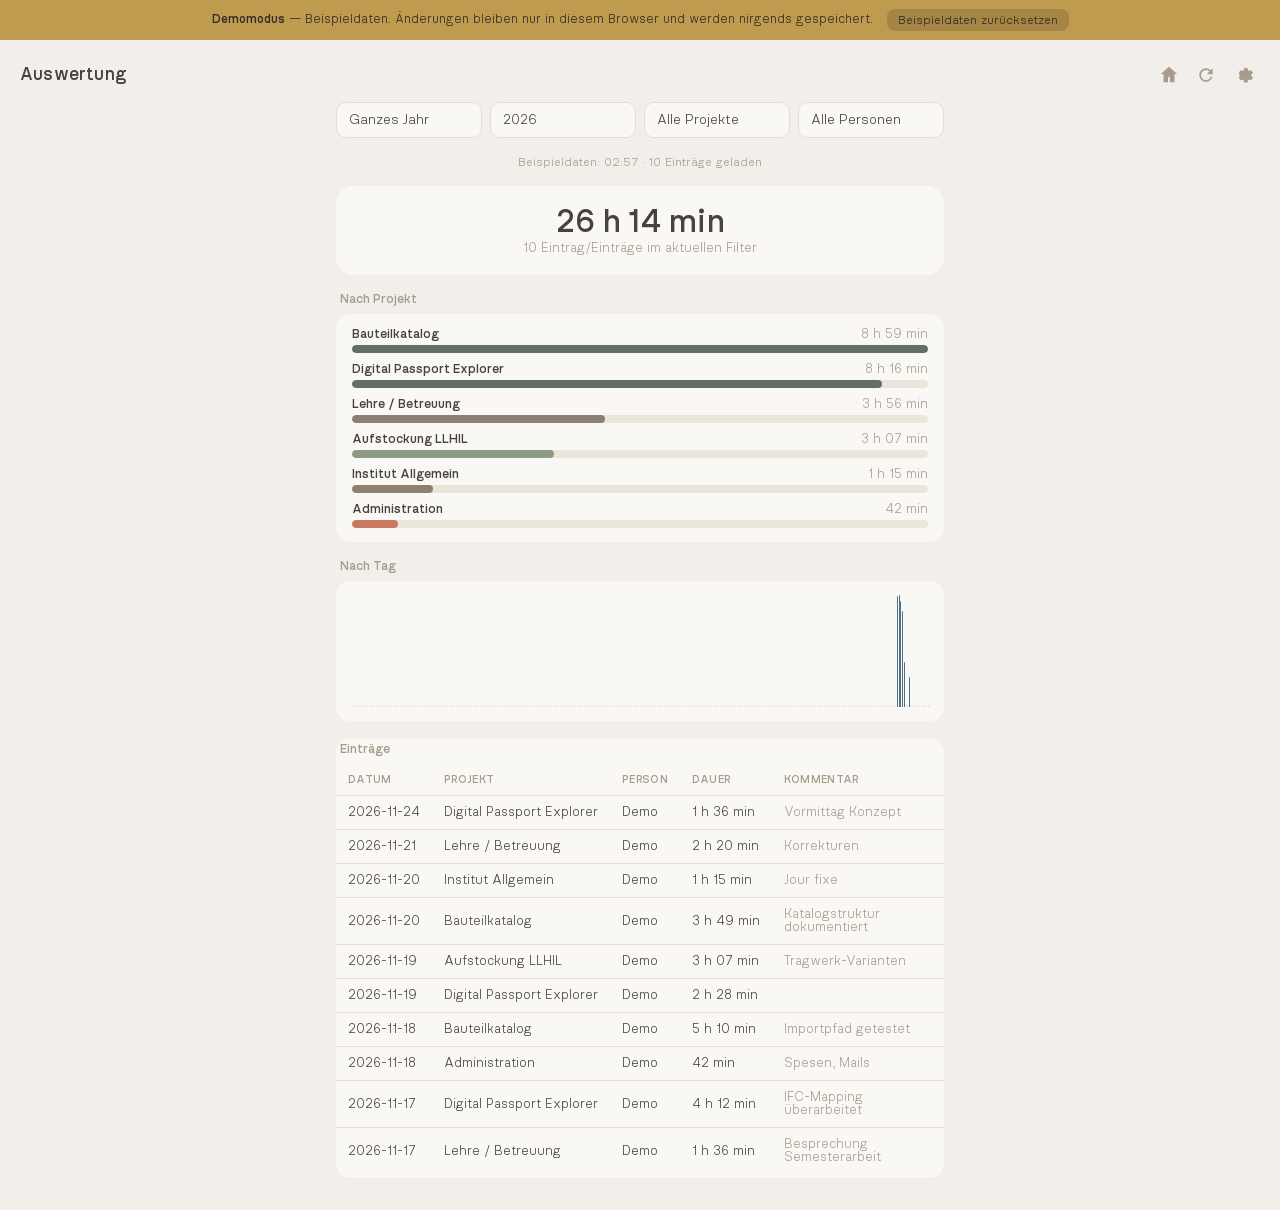
==== dashboard/index.html @ 335475b7 "Zeiterfassung als eigenständige App für die ETH-Nextcloud Herausgelöst aus dem Modul zeiterfassung/ " ====
<!DOCTYPE html>
<html lang="de">
<head>
<meta charset="UTF-8">
<meta name="viewport" content="width=device-width, initial-scale=1">
<meta name="theme-color" content="#F2EFEA">
<title>Zeiterfassung — Auswertung</title>
<link rel="icon" href="../icons/zeiterfassung-192.png">
<link rel="stylesheet" href="../css/style.css?v=2">
<link rel="stylesheet" href="css/style.css?v=2">
</head>
<body>

<header class="topbar">
  <h1>Auswertung</h1>
  <div class="topbar-actions">
    <a class="icon-btn" href="../" aria-label="Zeiterfassung" title="Zeiterfassung">
      <svg viewBox="0 0 24 24" width="22" height="22"><path d="M12 3l9 8h-3v9h-5v-6H11v6H6v-9H3z" fill="currentColor"/></svg>
    </a>
    <button id="refreshBtn" class="icon-btn" aria-label="Aktualisieren" title="Aktualisieren">
      <svg viewBox="0 0 24 24" width="20" height="20"><path d="M17.65 6.35A7.958 7.958 0 0012 4c-4.42 0-7.99 3.58-7.99 8s3.57 8 7.99 8c3.73 0 6.84-2.55 7.73-6h-2.08a6 6 0 11-1.49-6.14L13 11h7V4l-2.35 2.35z" fill="currentColor"/></svg>
    </button>
    <button id="settingsBtn" class="icon-btn" aria-label="Einstellungen" title="Einstellungen">
      <svg viewBox="0 0 24 24" width="22" height="22"><path d="M12 8a4 4 0 100 8 4 4 0 000-8zm8.94 3.5l1.6-1.25a.5.5 0 00.12-.65l-1.5-2.6a.5.5 0 00-.6-.22l-1.9.76a7.4 7.4 0 00-1.3-.75l-.28-2.02a.5.5 0 00-.5-.43h-3a.5.5 0 00-.5.43l-.28 2.02c-.47.2-.9.45-1.3.75l-1.9-.76a.5.5 0 00-.6.22l-1.5 2.6a.5.5 0 00.12.65l1.6 1.25a7.6 7.6 0 000 1.5l-1.6 1.25a.5.5 0 00-.12.65l1.5 2.6c.13.22.4.31.6.22l1.9-.76c.4.3.83.55 1.3.75l.28 2.02c.05.25.26.43.5.43h3c.24 0 .45-.18.5-.43l.28-2.02c.47-.2.9-.45 1.3-.75l1.9.76c.2.09.47 0 .6-.22l1.5-2.6a.5.5 0 00-.12-.65l-1.6-1.25c.05-.25.06-.5.06-.75s-.01-.5-.06-.75z" fill="currentColor"/></svg>
    </button>
  </div>
</header>

<main>
  <section class="filters">
    <select id="filterZeitraum">
      <option value="">Ganzes Jahr</option>
      <option value="heute">Heute</option>
      <option value="woche">Diese Woche</option>
      <option value="monat">Dieser Monat</option>
      <option value="frei">Frei wählbar…</option>
    </select>
    <select id="filterYear"></select>
    <select id="filterProject"></select>
    <select id="filterPerson"></select>
  </section>
  <section class="filters" id="freiRangeRow" style="display:none;">
    <input type="date" id="filterVon">
    <span class="filters-range-sep">–</span>
    <input type="date" id="filterBis">
  </section>

  <section class="status-line" id="statusLine">Lädt…</section>

  <section class="summary-card">
    <div class="summary-total" id="summaryTotal">–</div>
    <div class="summary-sub" id="summarySub">&nbsp;</div>
  </section>

  <section class="chart-block">
    <h2>Nach Projekt</h2>
    <div class="bar-chart" id="chartByProject"></div>
  </section>

  <section class="chart-block">
    <h2>Nach Tag</h2>
    <div class="vbar-chart" id="chartByDay"></div>
  </section>

  <section class="table-block">
    <h2>Einträge</h2>
    <div class="table-wrap">
      <table id="entriesTable">
        <thead>
          <tr>
            <th>Datum</th>
            <th>Projekt</th>
            <th>Person</th>
            <th>Dauer</th>
            <th>Kommentar</th>
          </tr>
        </thead>
        <tbody id="entriesBody"></tbody>
      </table>
    </div>
  </section>
</main>

<!-- Einstellungen (dieselben Element-IDs wie in allen Modulen, siehe
     shared/common.js, initSettingsUI()) -->
<div id="settingsOverlay" class="overlay hidden">
  <div class="sheet">
    <div class="sheet-head">
      <h2>Einstellungen</h2>
      <button id="closeSettings" class="icon-btn" aria-label="Schliessen">&times;</button>
    </div>

    <div class="form-group">
      <label>Benutzername</label>
      <input type="text" id="inputUser" placeholder="max">
      <label>App-Passwort</label>
      <div class="password-field">
        <input type="password" id="inputPass" placeholder="App-Passwort (Einstellungen → Sicherheit)">
        <button type="button" id="togglePassBtn" class="password-toggle" aria-label="Passwort anzeigen" title="Passwort anzeigen">
          <svg viewBox="0 0 24 24" width="20" height="20"><path d="M12 5c-5 0-9.27 3.11-11 7 1.73 3.89 6 7 11 7s9.27-3.11 11-7c-1.73-3.89-6-7-11-7zm0 12a5 5 0 110-10 5 5 0 010 10zm0-8a3 3 0 100 6 3 3 0 000-6z" fill="currentColor"/></svg>
        </button>
      </div>
    </div>

    <div class="form-actions">
      <button id="testConnBtn" class="btn-secondary">Verbindung testen</button>
      <button id="saveSettingsBtn" class="btn-primary">Speichern</button>
    </div>
    <div id="testResult" class="test-result"></div>

    <p class="hint">
      Das App-Passwort erstellst du auf wolke.ethz.ch unter
      Einstellungen → Sicherheit → Neues App-Passwort erstellen. Es wird
      nur in diesem Browser gespeichert (localStorage) und ist dort
      jederzeit einzeln widerrufbar — nie das ETH-Passwort eintragen.
    </p>
  </div>
</div>

<script src="../shared/common.js?v=2"></script>
<script src="js/dashboard.js?v=2"></script>
</body>
</html>
---- css/style.css ----
@font-face {
  font-family: "Nudica-Light";
  src:
    url("../fonts/nudica-light-webfont.woff2") format("woff2"),
    url("../fonts/nudica-light-webfont.woff") format("woff");
  font-weight: normal;
  font-style: normal;
}

@font-face {
  font-family: "Nudica-Medium";
  src:
    url("../fonts/nudica-medium-webfont.woff2") format("woff2"),
    url("../fonts/nudica-medium-webfont.woff") format("woff");
  font-weight: normal;
  font-style: normal;
}

:root {
  --bg: #F2EFEA;
  --surface: #FAF8F4;
  --surface-2: #EAE6DC;
  --text: #46433C;
  --text-muted: #A79C8C;
  --border: #E3DED2;
  --accent-primary: #4F7089;
  --font-light: "Nudica-Light", -apple-system, "Segoe UI", Roboto, sans-serif;
  --font-medium: "Nudica-Medium", -apple-system, "Segoe UI", Roboto, sans-serif;
  --font-mono: ui-monospace, "SF Mono", "JetBrains Mono", Menlo, Consolas, monospace;
}

* { box-sizing: border-box; -webkit-tap-highlight-color: transparent; }

html, body {
  height: 100%;
  margin: 0;
  background: var(--bg);
  color: var(--text);
  font-family: var(--font-light);
  overscroll-behavior: none;
}

body {
  display: flex;
  flex-direction: column;
  padding-bottom: env(safe-area-inset-bottom);
}

.topbar {
  display: flex;
  align-items: center;
  justify-content: space-between;
  padding: 16px 20px calc(10px + env(safe-area-inset-top)) 20px;
  padding-top: max(16px, env(safe-area-inset-top));
}

.topbar h1 {
  font-family: var(--font-medium);
  font-size: 17px;
  font-weight: normal;
  letter-spacing: 0.2px;
  margin: 0;
  color: var(--text);
}

.icon-btn {
  background: none;
  border: none;
  color: var(--text-muted);
  padding: 6px;
  border-radius: 8px;
  display: flex;
}
.icon-btn:active { background: var(--surface-2); }

.topbar-actions {
  display: flex;
  align-items: center;
  gap: 4px;
}

main {
  flex: 1;
  padding: 0 16px 24px;
  display: flex;
  flex-direction: column;
  gap: 18px;
  max-width: 480px;
  margin: 0 auto;
  width: 100%;
}

.status-card {
  background: var(--surface);
  border-radius: 20px;
  padding: 22px 20px;
  text-align: center;
}

.status-label {
  font-size: 14px;
  color: var(--text-muted);
  min-height: 18px;
}

.status-timer {
  font-family: var(--font-medium);
  font-size: 44px;
  font-weight: normal;
  letter-spacing: 1px;
  margin-top: 4px;
  font-variant-numeric: tabular-nums;
  color: var(--text);
}

.sync-line {
  margin-top: 8px;
  font-size: 12px;
  color: var(--text-muted);
  min-height: 16px;
}

.button-grid {
  display: grid;
  grid-template-columns: repeat(3, 1fr);
  gap: 10px;
}

.control-buttons {
  display: grid;
  /* Zwei Knöpfe (Stop, Nachtragen) -- "Pause" ist entfallen, es tat
     dasselbe wie "Stop". */
  grid-template-columns: repeat(2, 1fr);
  gap: 10px;
}

.proj-btn {
  --accent: #5B7C99;
  aspect-ratio: 1 / 0.72;
  border-radius: 16px;
  border: none;
  background: var(--accent);
  color: #FFFFFF;
  font-family: var(--font-medium);
  font-size: 17px;
  font-weight: normal;
  display: flex;
  align-items: center;
  justify-content: center;
  text-align: center;
  padding: 8px;
  transition: transform 0.08s ease, filter 0.15s ease;
}

.proj-btn.active {
  filter: brightness(0.88);
  box-shadow: inset 0 0 0 2px rgba(255,255,255,0.55);
}

.proj-btn:active { transform: scale(0.96); }

.control-buttons .proj-btn {
  aspect-ratio: auto;
  padding: 16px 6px;
  font-size: 14px;
}
.control-buttons .proj-btn[data-action="STOP"] { --accent: #B5654C; }
.control-buttons .proj-btn.manual { --accent: #A79C8C; }

.today h2, .recent-block h2 {
  font-family: var(--font-medium);
  font-size: 13px;
  letter-spacing: 0.3px;
  color: var(--text-muted);
  font-weight: normal;
  margin: 0 0 8px 4px;
}

.today-list {
  list-style: none;
  margin: 0;
  padding: 0;
  background: var(--surface);
  border-radius: 14px;
  overflow: hidden;
}

.today-list li {
  padding: 12px 16px;
  border-bottom: 1px solid var(--border);
}
.today-list li:last-child { border-bottom: none; }
.today-list li.empty { color: var(--text-muted); text-align: center; font-size: 14px; padding: 13px 16px; }

.today-row-main {
  display: flex;
  justify-content: space-between;
  align-items: baseline;
  width: 100%;
  gap: 12px;
  font-size: 15px;
  margin-bottom: 6px;
}

.today-list .proj-name { font-family: var(--font-medium); }
.today-list .proj-time { font-family: var(--font-light); color: var(--text-muted); }

.comment-input {
  width: 100%;
  background: var(--surface-2);
  border: none;
  color: var(--text);
  border-radius: 8px;
  padding: 8px 10px;
  font-size: 13px;
  font-family: var(--font-light);
}
.comment-input::placeholder { color: var(--text-muted); }
.comment-input:focus { outline: 2px solid var(--accent-primary); outline-offset: 1px; }

/* Demomodus-Hinweis (shared/common.js, zeigeDemoBanner()) -- liegt als
   erstes Element im body, schiebt also den Rest nach unten statt etwas zu
   überdecken. */
#demoBanner {
  display: flex;
  align-items: center;
  justify-content: center;
  gap: 14px;
  flex-wrap: wrap;
  background: #BF9B4F;
  color: #2E2A24;
  font-size: 12.5px;
  line-height: 1.4;
  padding: 9px 16px;
  text-align: center;
}
#demoBanner strong { font-family: var(--font-medium); font-weight: normal; }
#demoBanner button {
  background: rgba(0,0,0,0.14);
  border: none;
  color: inherit;
  font-family: var(--font-light);
  font-size: 12px;
  padding: 5px 11px;
  border-radius: 8px;
  cursor: pointer;
  white-space: nowrap;
}
#demoBanner button:hover { background: rgba(0,0,0,0.22); }

/* Settings overlay */
.overlay {
  position: fixed; inset: 0;
  background: rgba(58,54,47,0.45);
  display: flex; align-items: flex-end;
  z-index: 20;
}
.overlay.hidden { display: none; }

.sheet {
  background: var(--surface);
  width: 100%;
  max-width: 480px;
  margin: 0 auto;
  border-radius: 20px 20px 0 0;
  padding: 20px 20px calc(24px + env(safe-area-inset-bottom));
  max-height: 88vh;
  overflow-y: auto;
}

.sheet-head {
  display: flex;
  justify-content: space-between;
  align-items: center;
  margin-bottom: 14px;
}
.sheet-head h2 { font-family: var(--font-medium); margin: 0; font-size: 18px; font-weight: normal; }
.sheet-head .icon-btn { font-size: 22px; line-height: 1; }

.form-group {
  display: flex;
  flex-direction: column;
  gap: 8px;
  margin-bottom: 18px;
}

.form-group label {
  font-size: 12px;
  color: var(--text-muted);
  letter-spacing: 0.3px;
  margin-top: 6px;
}
.form-group label:first-child { margin-top: 0; }

.two-col {
  display: flex;
  gap: 10px;
}
.two-col > div {
  flex: 1;
  min-width: 0;
  display: flex;
  flex-direction: column;
  gap: 8px;
}
.two-col label { margin-top: 0; }

input[type="text"], input[type="url"], input[type="password"],
input[type="date"], input[type="number"], select {
  background: var(--surface-2);
  border: none;
  color: var(--text);
  border-radius: 10px;
  padding: 12px 14px;
  font-size: 15px;
  font-family: var(--font-light);
  width: 100%;
  /* max-width/min-width explizit statt nur width:100% -- Safaris natives
     Datumsfeld (die Tag/Monat/Jahr-Unterelemente kommen aus einem eigenen
     Shadow-DOM, das eine eigene Mindestbreite mitbringen kann) wurde sonst
     gemeldet, optisch breiter als die übrigen Felder derselben Spalte zu
     wirken. */
  min-width: 0;
  max-width: 100%;
  box-sizing: border-box;
}
select { appearance: none; -webkit-appearance: none; }
input:focus, select:focus { outline: 2px solid var(--accent-primary); outline-offset: 1px; }

.password-field { position: relative; }
.password-field input { padding-right: 44px; }
.password-toggle {
  position: absolute;
  right: 4px;
  top: 50%;
  transform: translateY(-50%);
  background: none;
  border: none;
  color: var(--text-muted);
  padding: 8px;
  border-radius: 8px;
  display: flex;
}
.password-toggle:active { background: var(--border); }

textarea {
  background: var(--surface-2);
  border: none;
  color: var(--text);
  border-radius: 10px;
  padding: 12px 14px;
  font-size: 15px;
  font-family: var(--font-light);
  width: 100%;
  resize: vertical;
}
textarea:focus { outline: 2px solid var(--accent-primary); outline-offset: 1px; }

input[type="file"] {
  background: var(--surface-2);
  border: none;
  color: var(--text);
  border-radius: 10px;
  padding: 12px 14px;
  font-size: 13px;
  font-family: var(--font-light);
  width: 100%;
}

.file-name {
  font-size: 12px;
  color: var(--text-muted);
  word-break: break-all;
}

.duration-row {
  display: flex;
  align-items: center;
  gap: 8px;
}
.duration-row input[type="number"] { width: 70px; flex: none; text-align: center; }
.duration-unit { font-size: 13px; color: var(--text-muted); }

.form-actions {
  display: flex;
  gap: 10px;
}

.btn-primary, .btn-secondary {
  flex: 1;
  padding: 13px;
  border-radius: 12px;
  font-size: 15px;
  font-family: var(--font-medium);
  border: none;
}
.btn-primary { background: var(--accent-primary); color: #fff; }
.btn-secondary { background: var(--surface-2); color: var(--text); }

.test-result {
  margin-top: 10px;
  font-size: 13px;
  min-height: 18px;
}
.test-result.ok { color: #6B7C6E; }
.test-result.err { color: #B5654C; }

.hint {
  margin-top: 18px;
  font-size: 12px;
  color: var(--text-muted);
  line-height: 1.5;
}

/* Tabellen (z.B. Wettbewerbsprogramme-Vergleich) */
.table-block {
  background: var(--surface);
  border-radius: 14px;
  padding: 4px 0;
  overflow: hidden;
}
.table-wrap { overflow-x: auto; }
table { width: 100%; border-collapse: collapse; font-size: 13px; }
th, td {
  text-align: left;
  padding: 10px 12px;
  white-space: nowrap;
  border-bottom: 1px solid var(--border);
}
th {
  font-family: var(--font-medium);
  font-weight: normal;
  color: var(--text-muted);
  font-size: 12px;
}
tbody tr:last-child td { border-bottom: none; }
tbody tr[data-clickable] { cursor: pointer; }
tbody tr[data-clickable]:active { background: var(--surface-2); }

.detail-list { list-style: none; margin: 0 0 18px; padding: 0; }
.detail-list li {
  display: flex;
  justify-content: space-between;
  gap: 12px;
  padding: 8px 0;
  border-bottom: 1px solid var(--border);
  font-size: 14px;
}
.detail-list li:last-child { border-bottom: none; }
.detail-list .detail-label { color: var(--text-muted); flex: none; }
.detail-list .detail-value { text-align: right; }
.detail-block h3 {
  font-family: var(--font-medium);
  font-size: 13px;
  color: var(--text-muted);
  font-weight: normal;
  margin: 18px 0 6px;
}
.detail-block ul.plain { list-style: none; margin: 0; padding: 0; font-size: 14px; }
.detail-block ul.plain li { padding: 4px 0; }

@media (prefers-reduced-motion: reduce) {
  .proj-btn { transition: none; }
}
---- dashboard/css/style.css ----
/* Schriften, Farbtokens und die Dialog-/Formular-Styles kommen aus dem
   gemeinsamen ../../css/style.css, das in index.html VOR dieser Datei
   geladen wird. Hier stehen nur die Regeln, die dieses Dashboard allein
   betreffen (breitere Spalte, Filterleiste, Diagramme). */

* { box-sizing: border-box; }

html, body {
  margin: 0;
  background: var(--bg);
  color: var(--text);
  font-family: var(--font-light);
}

.topbar {
  display: flex;
  align-items: center;
  justify-content: space-between;
  padding: 18px 20px 10px;
}
.topbar h1 {
  font-family: var(--font-medium);
  font-size: 18px;
  font-weight: normal;
  margin: 0;
}
.topbar-actions {
  display: flex;
  align-items: center;
  gap: 4px;
}
.icon-btn {
  background: none;
  border: none;
  color: var(--text-muted);
  padding: 6px;
  border-radius: 8px;
}
.icon-btn:active { background: var(--surface-2); }

main {
  max-width: 640px;
  margin: 0 auto;
  padding: 0 16px 32px;
  display: flex;
  flex-direction: column;
  gap: 18px;
}

.filters {
  display: flex;
  gap: 8px;
  flex-wrap: wrap;
}
.filters select, .filters input[type="date"] {
  flex: 1;
  min-width: 110px;
  background: var(--surface);
  border: 1px solid var(--border);
  color: var(--text);
  border-radius: 10px;
  padding: 10px 12px;
  font-family: var(--font-light);
  font-size: 14px;
}
.filters-range-sep {
  align-self: center;
  color: var(--text-muted);
  font-size: 13px;
  flex: none;
}

.status-line {
  font-size: 12px;
  color: var(--text-muted);
  text-align: center;
}

.summary-card {
  background: var(--surface);
  border-radius: 18px;
  padding: 20px;
  text-align: center;
}
.summary-total {
  font-family: var(--font-medium);
  font-size: 32px;
}
.summary-sub {
  font-size: 13px;
  color: var(--text-muted);
  margin-top: 4px;
}

.chart-block h2, .table-block h2 {
  font-family: var(--font-medium);
  font-size: 13px;
  color: var(--text-muted);
  font-weight: normal;
  margin: 0 0 8px 4px;
}

.bar-chart {
  background: var(--surface);
  border-radius: 14px;
  padding: 14px 16px;
  display: flex;
  flex-direction: column;
  gap: 10px;
}
.bar-row {
  display: flex;
  flex-direction: column;
  gap: 4px;
}
.bar-row-label {
  display: flex;
  justify-content: space-between;
  font-size: 13px;
}
.bar-row-name { font-family: var(--font-medium); }
.bar-row-value { color: var(--text-muted); }
.bar-track {
  height: 8px;
  border-radius: 4px;
  background: var(--surface-2);
  overflow: hidden;
}
.bar-fill {
  height: 100%;
  border-radius: 4px;
}
.bar-empty {
  color: var(--text-muted);
  font-size: 13px;
  text-align: center;
  padding: 6px 0;
}

.vbar-chart {
  background: var(--surface);
  border-radius: 14px;
  padding: 14px 16px;
  height: 140px;
  display: flex;
  align-items: flex-end;
  gap: 3px;
}
/* flex:1 1 0 statt einer festen Breite -- dadurch teilen sich alle Balken
   immer die volle Containerbreite, egal wie viele es sind (siehe
   renderDayBarChart() in dashboard.js); kein horizontales Scrollen mehr
   nötig, auch nicht bei einem ganzen Jahr mit bis zu 366 Balken.
   max-width begrenzt die Breite bei wenigen Tagen (Woche/Monat), damit die
   Balken dort nicht unnötig breit gezogen werden. */
.vbar {
  flex: 1 1 0;
  min-width: 0;
  max-width: 10px;
  min-height: 2px;
  border-radius: 3px 3px 0 0;
  background: var(--accent-primary);
}
.vbar-empty { background: var(--surface-2); }

.table-block {
  background: var(--surface);
  border-radius: 14px;
  padding: 4px 0;
  overflow: hidden;
}
.table-wrap { overflow-x: auto; }
table { width: 100%; border-collapse: collapse; font-size: 13px; }
th, td {
  text-align: left;
  padding: 10px 12px;
  white-space: nowrap;
  border-bottom: 1px solid var(--border);
}
th {
  font-family: var(--font-medium);
  font-weight: normal;
  color: var(--text-muted);
  font-size: 11px;
  text-transform: uppercase;
  letter-spacing: 0.3px;
}
td.comment-cell { white-space: normal; min-width: 160px; color: var(--text-muted); }
tbody tr:last-child td { border-bottom: none; }
.empty-row td { text-align: center; color: var(--text-muted); padding: 20px; }
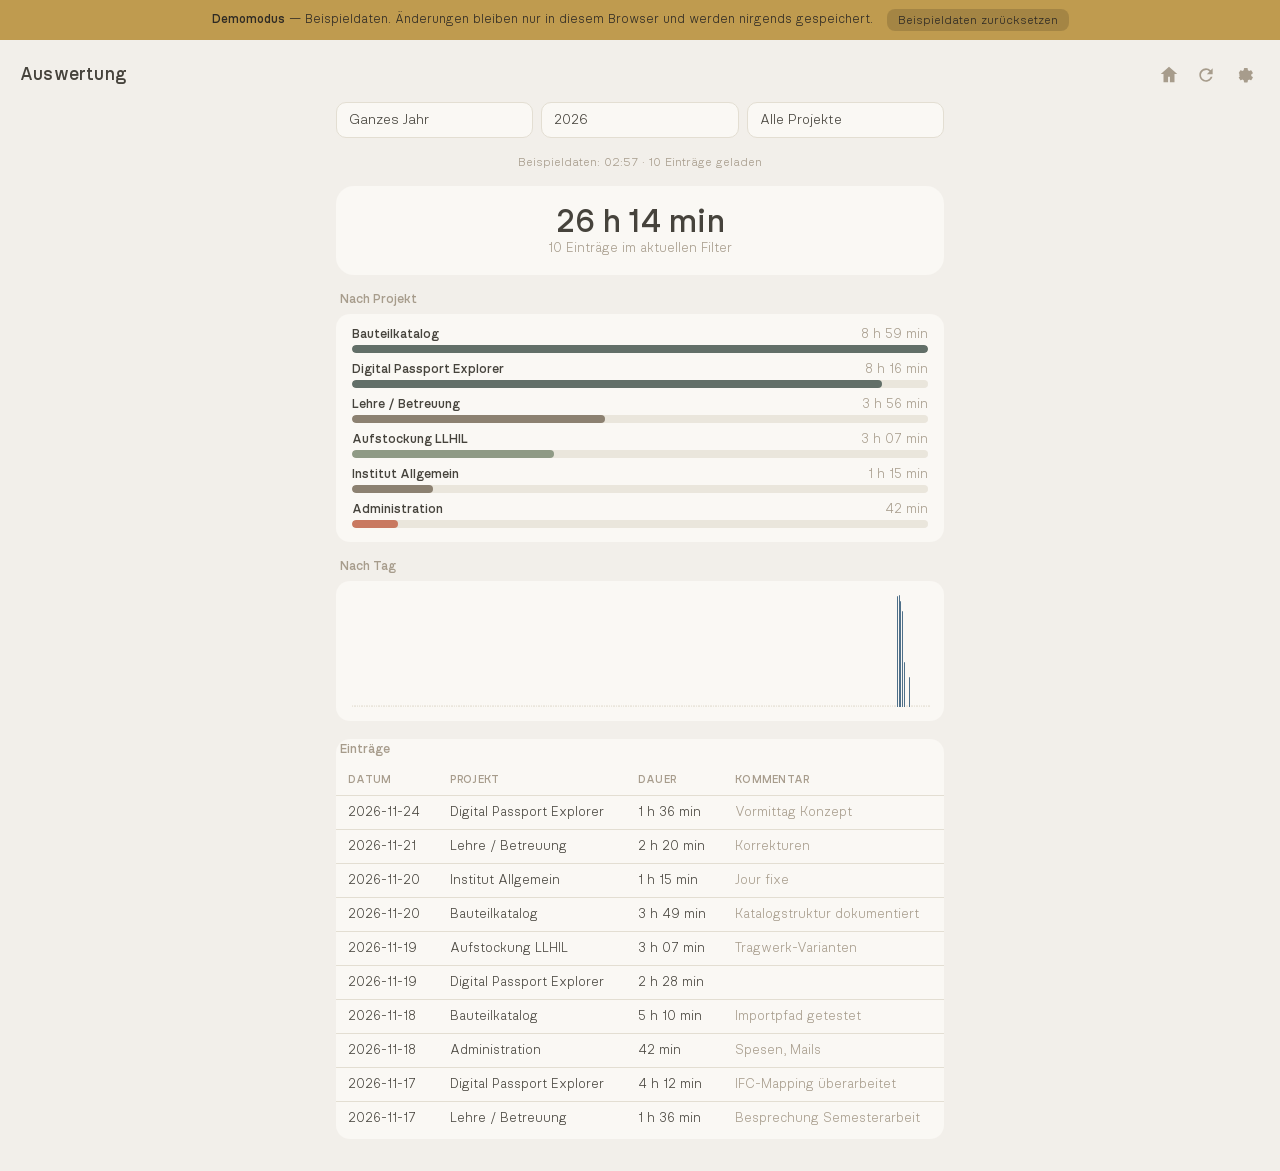
==== commit f963752b: "Ablage auf LLHIL_Jonas/Zeiterfassung, Projektliste ohne Nummern - DATA_FOLDER_PATH auf "LLHIL_Jonas/" ====
--- a/dashboard/index.html
+++ b/dashboard/index.html
@@ -6,8 +6,8 @@
 <meta name="theme-color" content="#F2EFEA">
 <title>Zeiterfassung — Auswertung</title>
 <link rel="icon" href="../icons/zeiterfassung-192.png">
-<link rel="stylesheet" href="../css/style.css?v=2">
-<link rel="stylesheet" href="css/style.css?v=2">
+<link rel="stylesheet" href="../css/style.css?v=3">
+<link rel="stylesheet" href="css/style.css?v=3">
 </head>
 <body>
 
@@ -37,7 +37,6 @@
     </select>
     <select id="filterYear"></select>
     <select id="filterProject"></select>
-    <select id="filterPerson"></select>
   </section>
   <section class="filters" id="freiRangeRow" style="display:none;">
     <input type="date" id="filterVon">
@@ -70,7 +69,6 @@
           <tr>
             <th>Datum</th>
             <th>Projekt</th>
-            <th>Person</th>
             <th>Dauer</th>
             <th>Kommentar</th>
           </tr>
@@ -117,7 +115,7 @@
   </div>
 </div>
 
-<script src="../shared/common.js?v=2"></script>
-<script src="js/dashboard.js?v=2"></script>
+<script src="../shared/common.js?v=3"></script>
+<script src="js/dashboard.js?v=3"></script>
 </body>
 </html>
